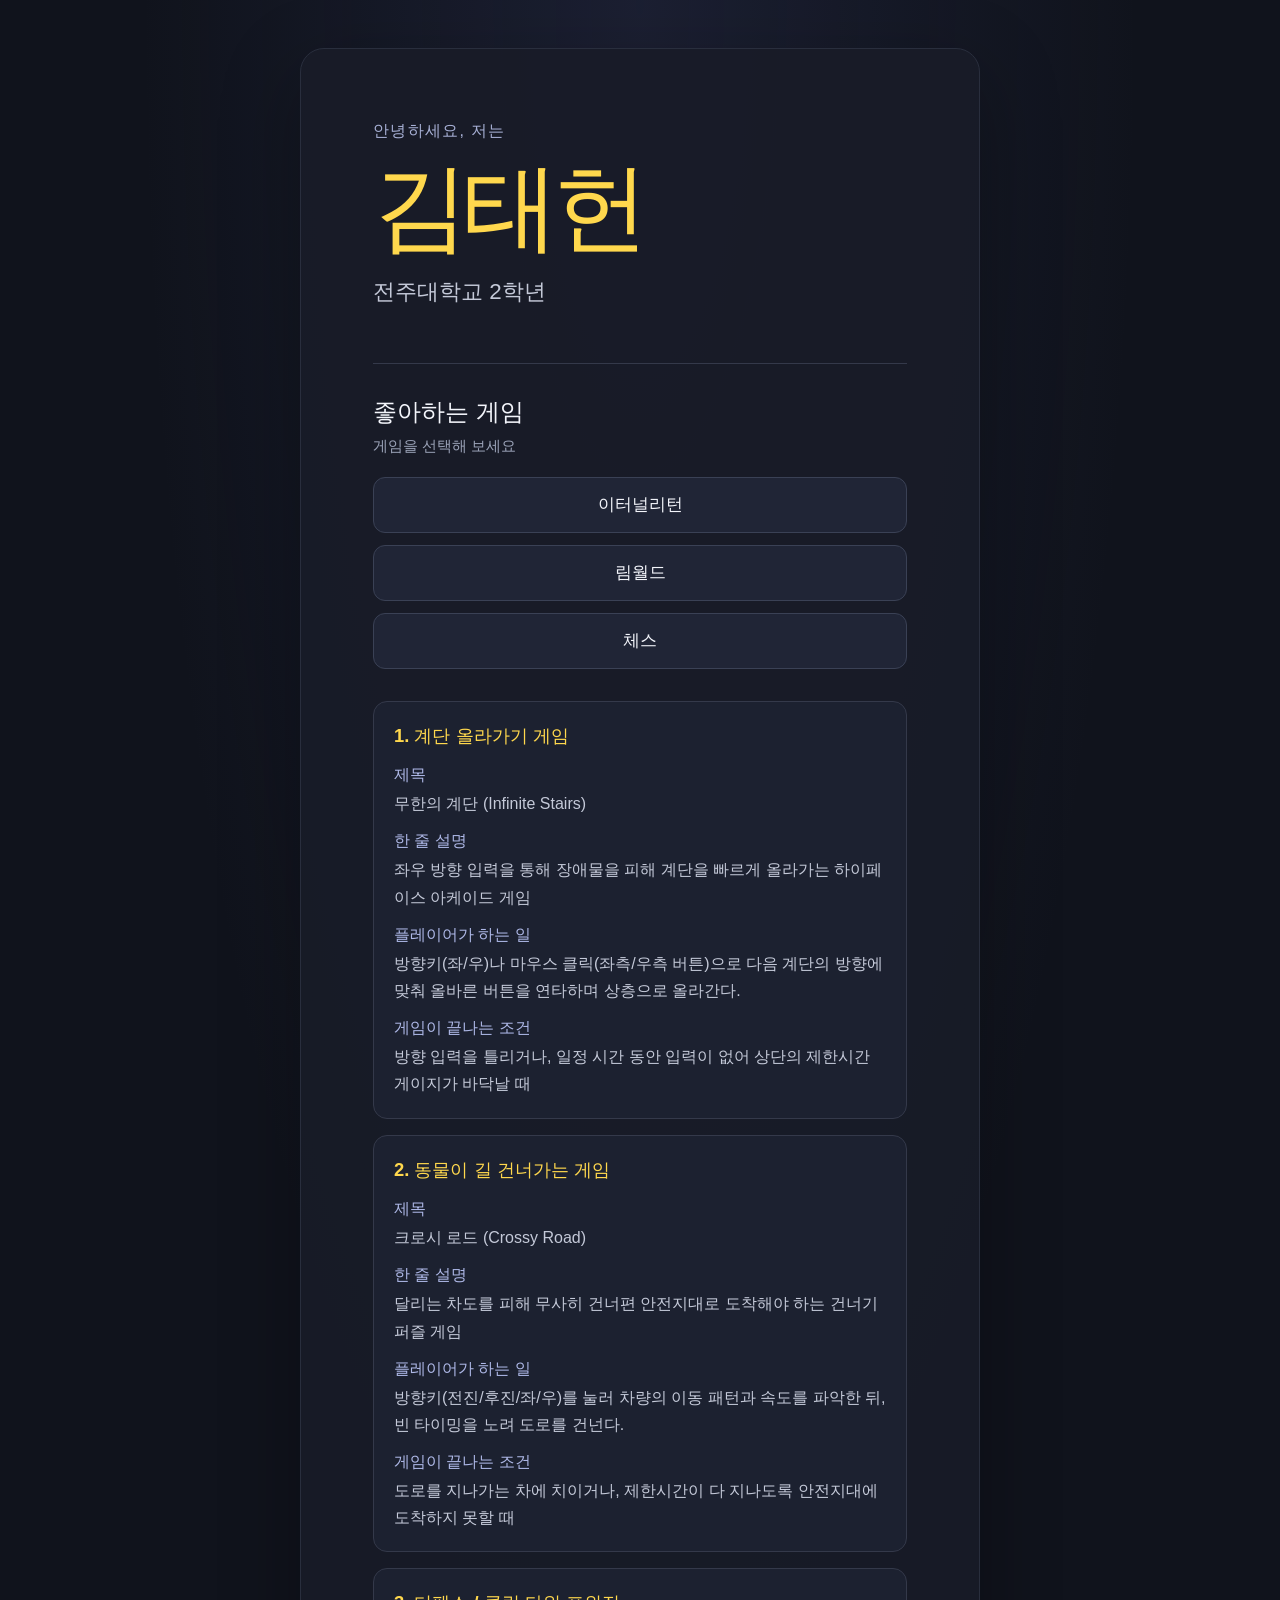
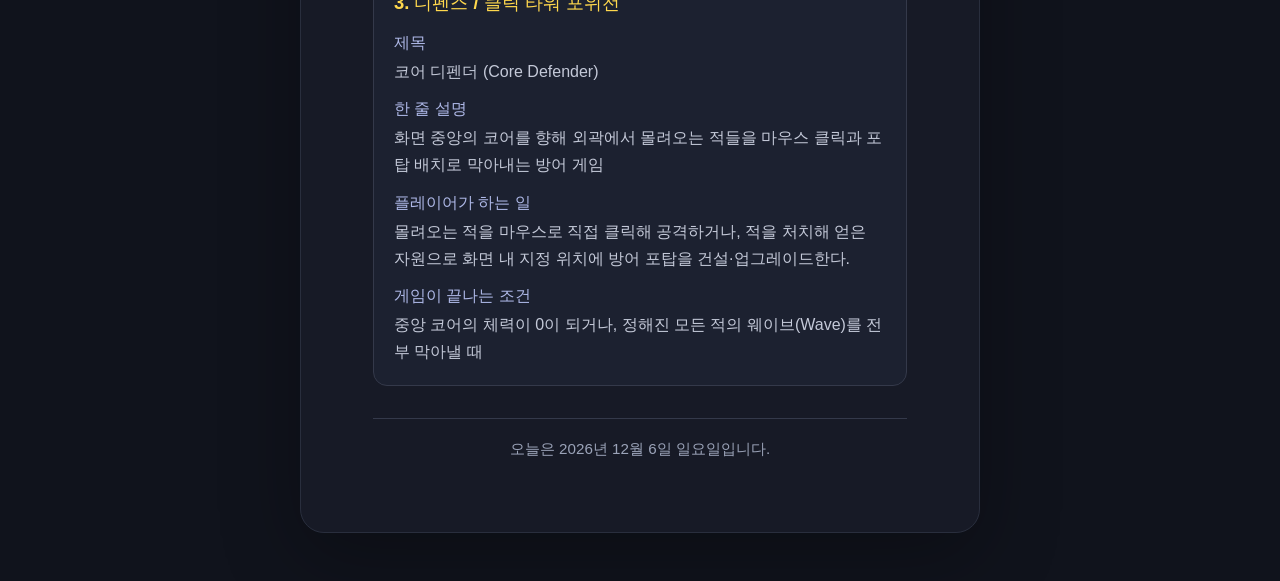
==== index.html @ ee1a9b9d "파일 연동" ====
<!doctype html>
<html lang="ko">
  <head>
    <meta charset="utf-8">
    <meta name="viewport" content="width=device-width, initial-scale=1">
    <meta name="theme-color" content="#10131c">
    <title>김태헌 | 자기소개</title>
    <link rel="stylesheet" href="style.css">
    <script src="script.js" defer></script>
  </head>
  <body>
    <main class="intro">
      <p class="eyebrow">안녕하세요, 저는</p>
      <h1>김태헌</h1>
      <p class="subtitle">전주대학교 2학년</p>

      <section class="games" aria-labelledby="games-title">
        <h2 id="games-title">좋아하는 게임</h2>
        <p class="hint">게임을 선택해 보세요</p>
        <ul class="game-list">
          <li><button class="game-button" type="button" aria-pressed="false">이터널리턴</button></li>
          <li><button class="game-button" type="button" aria-pressed="false">림월드</button></li>
          <li><button class="game-button" type="button" aria-pressed="false">체스</button></li>
        </ul>
        <div class="game-ideas">
          <article class="game-idea">
            <h3>1. 계단 올라가기 게임</h3>
            <dl>
              <dt>제목</dt>
              <dd>무한의 계단 (Infinite Stairs)</dd>
              <dt>한 줄 설명</dt>
              <dd>좌우 방향 입력을 통해 장애물을 피해 계단을 빠르게 올라가는 하이페이스 아케이드 게임</dd>
              <dt>플레이어가 하는 일</dt>
              <dd>방향키(좌/우)나 마우스 클릭(좌측/우측 버튼)으로 다음 계단의 방향에 맞춰 올바른 버튼을 연타하며 상층으로 올라간다.</dd>
              <dt>게임이 끝나는 조건</dt>
              <dd>방향 입력을 틀리거나, 일정 시간 동안 입력이 없어 상단의 제한시간 게이지가 바닥날 때</dd>
            </dl>
          </article>
          <article class="game-idea">
            <h3>2. 동물이 길 건너가는 게임</h3>
            <dl>
              <dt>제목</dt>
              <dd>크로시 로드 (Crossy Road)</dd>
              <dt>한 줄 설명</dt>
              <dd>달리는 차도를 피해 무사히 건너편 안전지대로 도착해야 하는 건너기 퍼즐 게임</dd>
              <dt>플레이어가 하는 일</dt>
              <dd>방향키(전진/후진/좌/우)를 눌러 차량의 이동 패턴과 속도를 파악한 뒤, 빈 타이밍을 노려 도로를 건넌다.</dd>
              <dt>게임이 끝나는 조건</dt>
              <dd>도로를 지나가는 차에 치이거나, 제한시간이 다 지나도록 안전지대에 도착하지 못할 때</dd>
            </dl>
          </article>
          <article class="game-idea">
            <h3>3. 디펜스 / 클릭 타워 포위전</h3>
            <dl>
              <dt>제목</dt>
              <dd>코어 디펜더 (Core Defender)</dd>
              <dt>한 줄 설명</dt>
              <dd>화면 중앙의 코어를 향해 외곽에서 몰려오는 적들을 마우스 클릭과 포탑 배치로 막아내는 방어 게임</dd>
              <dt>플레이어가 하는 일</dt>
              <dd>몰려오는 적을 마우스로 직접 클릭해 공격하거나, 적을 처치해 얻은 자원으로 화면 내 지정 위치에 방어 포탑을 건설·업그레이드한다.</dd>
              <dt>게임이 끝나는 조건</dt>
              <dd>중앙 코어의 체력이 0이 되거나, 정해진 모든 적의 웨이브(Wave)를 전부 막아낼 때</dd>
            </dl>
          </article>
        </div>
      </section>
      <footer class="page-footer">
        <p id="today-date" aria-live="polite"></p>
      </footer>
    </main>
  </body>
</html>
---- style.css ----
:root {
  color-scheme: dark;
  font-family: "Pretendard", "Noto Sans KR", "Malgun Gothic", sans-serif;
  background: #10131c;
  color: #f3f5fb;
  font-synthesis: none;
  text-rendering: optimizeLegibility;
}

* {
  box-sizing: border-box;
}

body {
  min-width: 320px;
  min-height: 100vh;
  margin: 0;
  display: grid;
  place-items: center;
  padding: 48px 24px;
  background:
    radial-gradient(ellipse at 50% 0%, rgb(67 75 128 / 22%), transparent 55%),
    #10131c;
}

.intro {
  width: min(100%, 680px);
  padding: clamp(32px, 8vw, 72px);
  border: 1px solid #292e3d;
  border-radius: 24px;
  background: rgb(24 28 40 / 92%);
  box-shadow: 0 24px 80px rgb(0 0 0 / 28%);
}

.eyebrow {
  margin: 0 0 12px;
  color: #a7b0d5;
  font-size: 1rem;
  letter-spacing: 0.08em;
}

h1 {
  margin: 0;
  color: #ffd84d;
  font-size: clamp(3.75rem, 12vw, 6rem);
  line-height: 1.1;
  letter-spacing: -0.06em;
}

.subtitle {
  margin: 16px 0 0;
  color: #c4c9d8;
  font-size: clamp(1.15rem, 4vw, 1.4rem);
}

.games {
  margin-top: 56px;
  padding-top: 32px;
  border-top: 1px solid #34394a;
}

h2 {
  margin: 0;
  font-size: 1.5rem;
}

.hint {
  margin: 8px 0 20px;
  color: #9ba3b8;
  font-size: 0.95rem;
}

.game-list {
  display: grid;
  grid-template-columns: 1fr;
  gap: 12px;
  margin: 0;
  padding: 0;
  list-style: none;
}

.game-button {
  width: 100%;
  min-height: 56px;
  padding: 12px 16px;
  border: 1px solid #3a4155;
  border-radius: 12px;
  background: #202536;
  color: #f3f5fb;
  font: inherit;
  font-size: 1.05rem;
  cursor: pointer;
  transition: background-color 160ms ease, border-color 160ms ease, font-size 160ms ease, transform 160ms ease;
}

.game-button:hover {
  border-color: #929ee4;
  background: #2b324a;
  font-size: 1.1rem;
  transform: translateY(-2px);
}

.game-button[aria-pressed="true"] {
  border-color: #a5b0ff;
  background: #39436d;
  color: #aeb4c2;
}

.game-button:focus-visible {
  outline: 3px solid #a5b0ff;
  outline-offset: 3px;
}

.game-ideas {
  display: grid;
  gap: 16px;
  margin-top: 32px;
}

.game-idea {
  padding: 20px;
  border: 1px solid #34394a;
  border-radius: 14px;
  background: #1c2130;
}

.game-idea h3 {
  margin: 0 0 16px;
  color: #ffd84d;
  font-size: 1.15rem;
  line-height: 1.5;
}

.game-idea dl {
  display: grid;
  grid-template-columns: 1fr;
  gap: 4px;
  margin: 0;
}

.game-idea dt {
  margin-top: 10px;
  color: #aeb8e7;
  font-weight: 700;
}

.game-idea dt:first-child {
  margin-top: 0;
}

.game-idea dd {
  margin: 0;
  color: #c4c9d8;
  line-height: 1.7;
}

.page-footer {
  margin-top: 32px;
  padding-top: 20px;
  border-top: 1px solid #34394a;
  color: #9ba3b8;
  text-align: center;
  font-size: 0.95rem;
}

.page-footer p {
  margin: 0;
}

@media (prefers-reduced-motion: reduce) {
  *,
  *::before,
  *::after {
    scroll-behavior: auto !important;
    transition-duration: 0.01ms !important;
  }
}
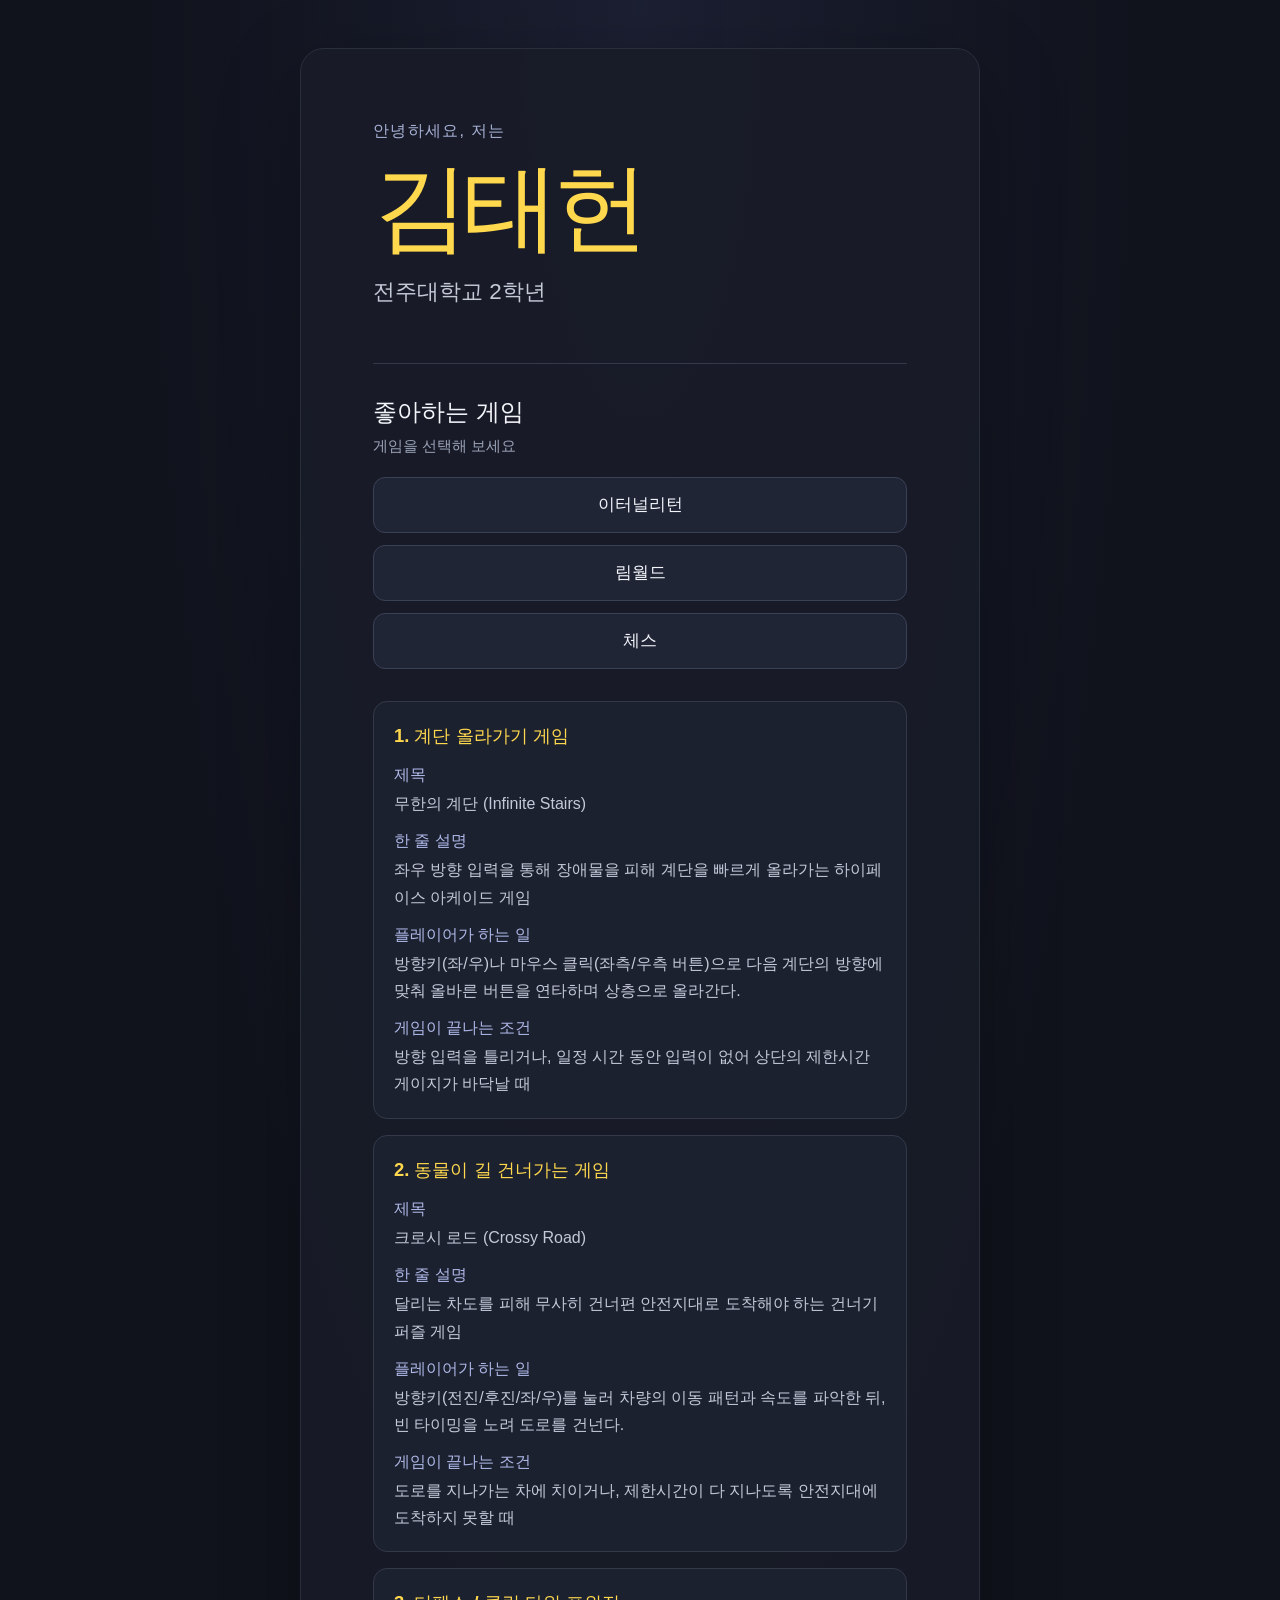
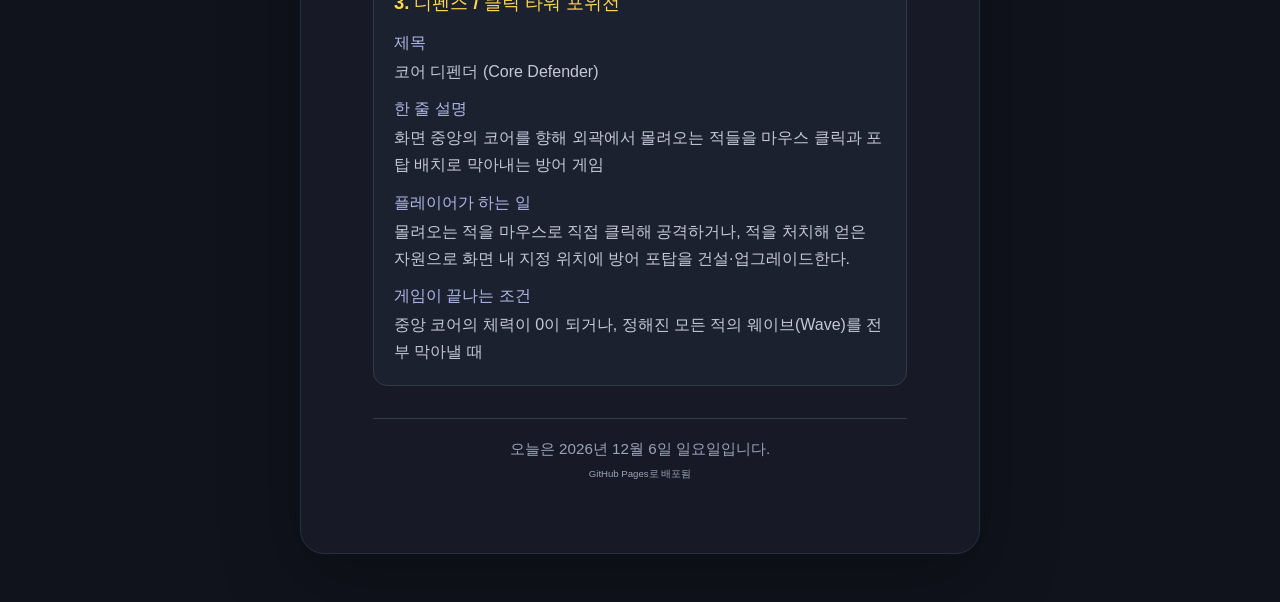
==== commit 8b456393: "Merge branch 'main' of https://github.com/kkory123/my-game" ====
--- a/index.html
+++ b/index.html
@@ -66,6 +66,7 @@
       </section>
       <footer class="page-footer">
         <p id="today-date" aria-live="polite"></p>
+        <p class="deployment-note">GitHub Pages로 배포됨</p>
       </footer>
     </main>
   </body>
--- a/style.css
+++ b/style.css
@@ -167,6 +167,11 @@
   margin: 0;
 }
 
+.page-footer .deployment-note {
+  margin-top: 8px;
+  font-size: 0.6rem;
+}
+
 @media (prefers-reduced-motion: reduce) {
   *,
   *::before,
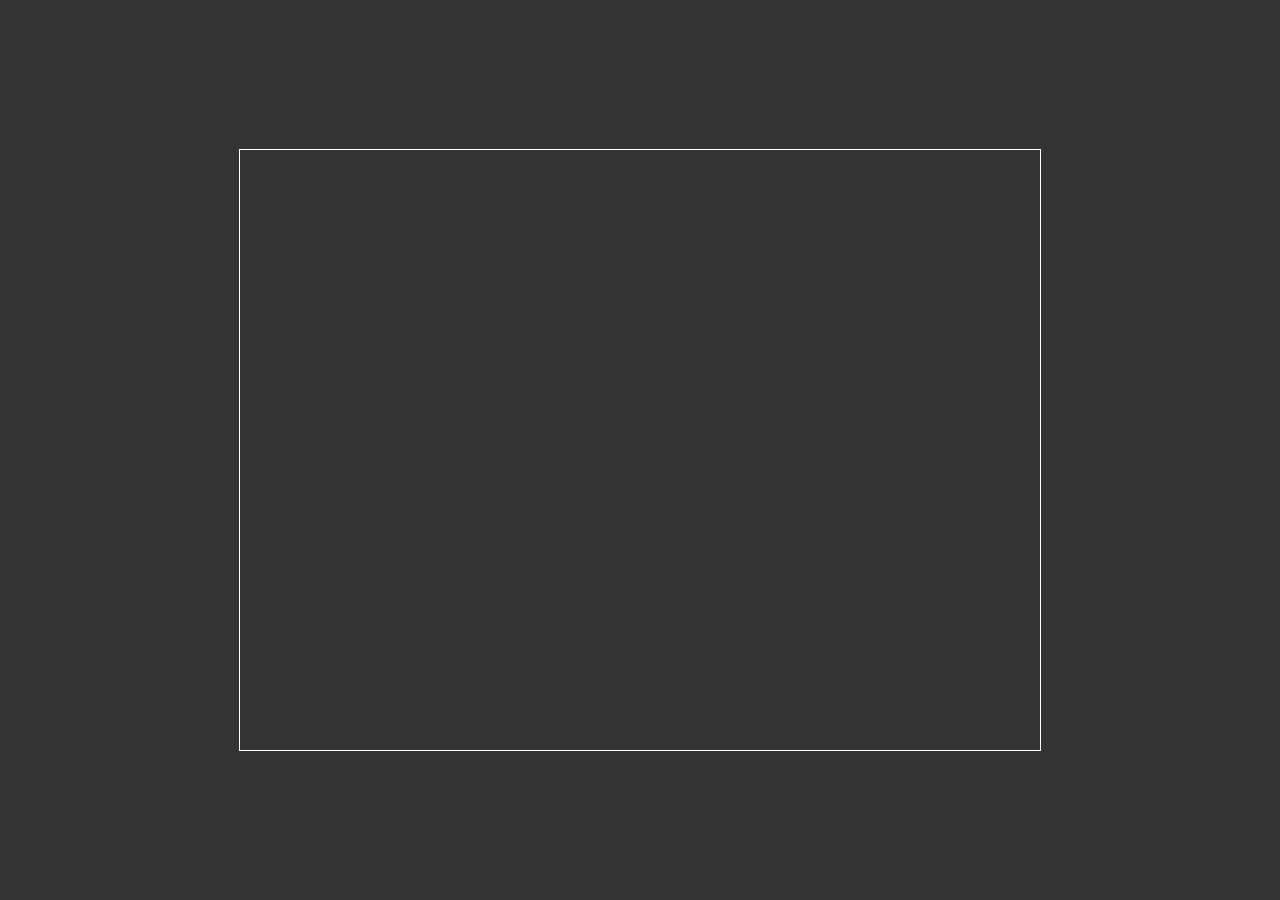
==== commit c82417a8: "3장 시작 전 상태" ====
--- a/index.html
+++ b/index.html
@@ -3,71 +3,11 @@
   <head>
     <meta charset="utf-8">
     <meta name="viewport" content="width=device-width, initial-scale=1">
-    <meta name="theme-color" content="#10131c">
-    <title>김태헌 | 자기소개</title>
+    <title>게임</title>
     <link rel="stylesheet" href="style.css">
     <script src="script.js" defer></script>
   </head>
   <body>
-    <main class="intro">
-      <p class="eyebrow">안녕하세요, 저는</p>
-      <h1>김태헌</h1>
-      <p class="subtitle">전주대학교 2학년</p>
-
-      <section class="games" aria-labelledby="games-title">
-        <h2 id="games-title">좋아하는 게임</h2>
-        <p class="hint">게임을 선택해 보세요</p>
-        <ul class="game-list">
-          <li><button class="game-button" type="button" aria-pressed="false">이터널리턴</button></li>
-          <li><button class="game-button" type="button" aria-pressed="false">림월드</button></li>
-          <li><button class="game-button" type="button" aria-pressed="false">체스</button></li>
-        </ul>
-        <div class="game-ideas">
-          <article class="game-idea">
-            <h3>1. 계단 올라가기 게임</h3>
-            <dl>
-              <dt>제목</dt>
-              <dd>무한의 계단 (Infinite Stairs)</dd>
-              <dt>한 줄 설명</dt>
-              <dd>좌우 방향 입력을 통해 장애물을 피해 계단을 빠르게 올라가는 하이페이스 아케이드 게임</dd>
-              <dt>플레이어가 하는 일</dt>
-              <dd>방향키(좌/우)나 마우스 클릭(좌측/우측 버튼)으로 다음 계단의 방향에 맞춰 올바른 버튼을 연타하며 상층으로 올라간다.</dd>
-              <dt>게임이 끝나는 조건</dt>
-              <dd>방향 입력을 틀리거나, 일정 시간 동안 입력이 없어 상단의 제한시간 게이지가 바닥날 때</dd>
-            </dl>
-          </article>
-          <article class="game-idea">
-            <h3>2. 동물이 길 건너가는 게임</h3>
-            <dl>
-              <dt>제목</dt>
-              <dd>크로시 로드 (Crossy Road)</dd>
-              <dt>한 줄 설명</dt>
-              <dd>달리는 차도를 피해 무사히 건너편 안전지대로 도착해야 하는 건너기 퍼즐 게임</dd>
-              <dt>플레이어가 하는 일</dt>
-              <dd>방향키(전진/후진/좌/우)를 눌러 차량의 이동 패턴과 속도를 파악한 뒤, 빈 타이밍을 노려 도로를 건넌다.</dd>
-              <dt>게임이 끝나는 조건</dt>
-              <dd>도로를 지나가는 차에 치이거나, 제한시간이 다 지나도록 안전지대에 도착하지 못할 때</dd>
-            </dl>
-          </article>
-          <article class="game-idea">
-            <h3>3. 디펜스 / 클릭 타워 포위전</h3>
-            <dl>
-              <dt>제목</dt>
-              <dd>코어 디펜더 (Core Defender)</dd>
-              <dt>한 줄 설명</dt>
-              <dd>화면 중앙의 코어를 향해 외곽에서 몰려오는 적들을 마우스 클릭과 포탑 배치로 막아내는 방어 게임</dd>
-              <dt>플레이어가 하는 일</dt>
-              <dd>몰려오는 적을 마우스로 직접 클릭해 공격하거나, 적을 처치해 얻은 자원으로 화면 내 지정 위치에 방어 포탑을 건설·업그레이드한다.</dd>
-              <dt>게임이 끝나는 조건</dt>
-              <dd>중앙 코어의 체력이 0이 되거나, 정해진 모든 적의 웨이브(Wave)를 전부 막아낼 때</dd>
-            </dl>
-          </article>
-        </div>
-      </section>
-      <footer class="page-footer">
-        <p id="today-date" aria-live="polite"></p>
-        <p class="deployment-note">GitHub Pages로 배포됨</p>
-      </footer>
-    </main>
+    <canvas id="game" width="800" height="600"></canvas>
   </body>
 </html>
--- a/style.css
+++ b/style.css
@@ -1,182 +1,15 @@
-:root {
-  color-scheme: dark;
-  font-family: "Pretendard", "Noto Sans KR", "Malgun Gothic", sans-serif;
-  background: #10131c;
-  color: #f3f5fb;
-  font-synthesis: none;
-  text-rendering: optimizeLegibility;
-}
-
 * {
   box-sizing: border-box;
 }
 
 body {
-  min-width: 320px;
   min-height: 100vh;
   margin: 0;
   display: grid;
   place-items: center;
-  padding: 48px 24px;
-  background:
-    radial-gradient(ellipse at 50% 0%, rgb(67 75 128 / 22%), transparent 55%),
-    #10131c;
+  background: #333;
 }
 
-.intro {
-  width: min(100%, 680px);
-  padding: clamp(32px, 8vw, 72px);
-  border: 1px solid #292e3d;
-  border-radius: 24px;
-  background: rgb(24 28 40 / 92%);
-  box-shadow: 0 24px 80px rgb(0 0 0 / 28%);
+canvas {
+  border: 1px solid #fff;
 }
-
-.eyebrow {
-  margin: 0 0 12px;
-  color: #a7b0d5;
-  font-size: 1rem;
-  letter-spacing: 0.08em;
-}
-
-h1 {
-  margin: 0;
-  color: #ffd84d;
-  font-size: clamp(3.75rem, 12vw, 6rem);
-  line-height: 1.1;
-  letter-spacing: -0.06em;
-}
-
-.subtitle {
-  margin: 16px 0 0;
-  color: #c4c9d8;
-  font-size: clamp(1.15rem, 4vw, 1.4rem);
-}
-
-.games {
-  margin-top: 56px;
-  padding-top: 32px;
-  border-top: 1px solid #34394a;
-}
-
-h2 {
-  margin: 0;
-  font-size: 1.5rem;
-}
-
-.hint {
-  margin: 8px 0 20px;
-  color: #9ba3b8;
-  font-size: 0.95rem;
-}
-
-.game-list {
-  display: grid;
-  grid-template-columns: 1fr;
-  gap: 12px;
-  margin: 0;
-  padding: 0;
-  list-style: none;
-}
-
-.game-button {
-  width: 100%;
-  min-height: 56px;
-  padding: 12px 16px;
-  border: 1px solid #3a4155;
-  border-radius: 12px;
-  background: #202536;
-  color: #f3f5fb;
-  font: inherit;
-  font-size: 1.05rem;
-  cursor: pointer;
-  transition: background-color 160ms ease, border-color 160ms ease, font-size 160ms ease, transform 160ms ease;
-}
-
-.game-button:hover {
-  border-color: #929ee4;
-  background: #2b324a;
-  font-size: 1.1rem;
-  transform: translateY(-2px);
-}
-
-.game-button[aria-pressed="true"] {
-  border-color: #a5b0ff;
-  background: #39436d;
-  color: #aeb4c2;
-}
-
-.game-button:focus-visible {
-  outline: 3px solid #a5b0ff;
-  outline-offset: 3px;
-}
-
-.game-ideas {
-  display: grid;
-  gap: 16px;
-  margin-top: 32px;
-}
-
-.game-idea {
-  padding: 20px;
-  border: 1px solid #34394a;
-  border-radius: 14px;
-  background: #1c2130;
-}
-
-.game-idea h3 {
-  margin: 0 0 16px;
-  color: #ffd84d;
-  font-size: 1.15rem;
-  line-height: 1.5;
-}
-
-.game-idea dl {
-  display: grid;
-  grid-template-columns: 1fr;
-  gap: 4px;
-  margin: 0;
-}
-
-.game-idea dt {
-  margin-top: 10px;
-  color: #aeb8e7;
-  font-weight: 700;
-}
-
-.game-idea dt:first-child {
-  margin-top: 0;
-}
-
-.game-idea dd {
-  margin: 0;
-  color: #c4c9d8;
-  line-height: 1.7;
-}
-
-.page-footer {
-  margin-top: 32px;
-  padding-top: 20px;
-  border-top: 1px solid #34394a;
-  color: #9ba3b8;
-  text-align: center;
-  font-size: 0.95rem;
-}
-
-.page-footer p {
-  margin: 0;
-}
-
-.page-footer .deployment-note {
-  margin-top: 8px;
-  font-size: 0.6rem;
-}
-
-@media (prefers-reduced-motion: reduce) {
-  *,
-  *::before,
-  *::after {
-    scroll-behavior: auto !important;
-    transition-duration: 0.01ms !important;
-  }
-}
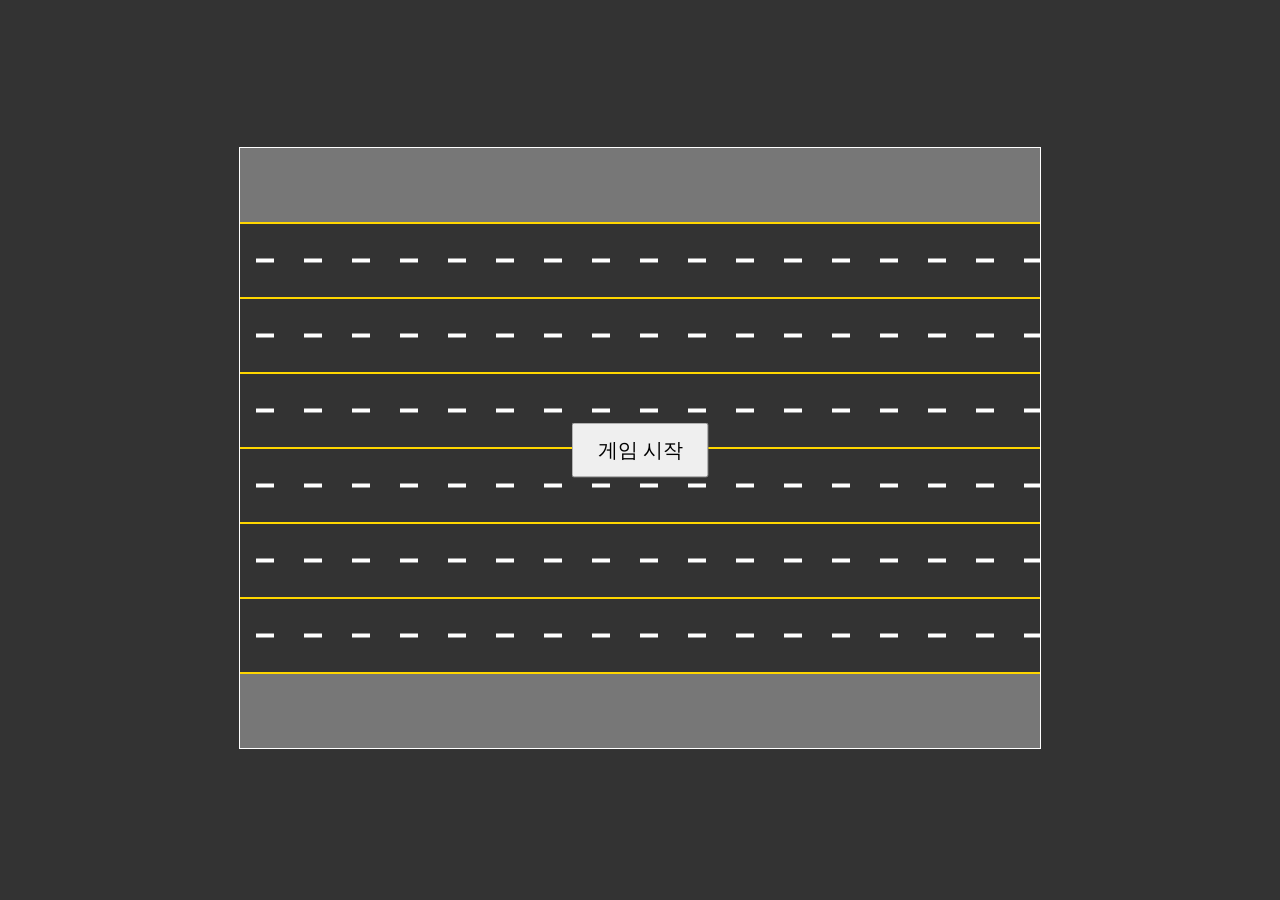
==== commit 8c4c81e2: "로비 화면 제작_1" ====
--- a/index.html
+++ b/index.html
@@ -8,6 +8,14 @@
     <script src="script.js" defer></script>
   </head>
   <body>
-    <canvas id="game" width="800" height="600"></canvas>
+    <main>
+      <section id="lobby-screen" class="screen">
+        <canvas id="lobby" width="800" height="600"></canvas>
+        <button id="start-btn" type="button">게임 시작</button>
+      </section>
+      <section id="game-screen" class="screen">
+        <canvas id="game" width="800" height="600"></canvas>
+      </section>
+    </main>
   </body>
 </html>
--- a/style.css
+++ b/style.css
@@ -12,4 +12,25 @@
 
 canvas {
   border: 1px solid #fff;
+  max-width: 100%;
+  height: auto;
 }
+
+.screen {
+  position: relative;
+}
+
+#game-screen {
+  display: none;
+}
+
+#start-btn {
+  position: absolute;
+  top: 50%;
+  left: 50%;
+  transform: translate(-50%, -50%);
+  padding: 12px 24px;
+  font: inherit;
+  font-size: 20px;
+  cursor: pointer;
+}
